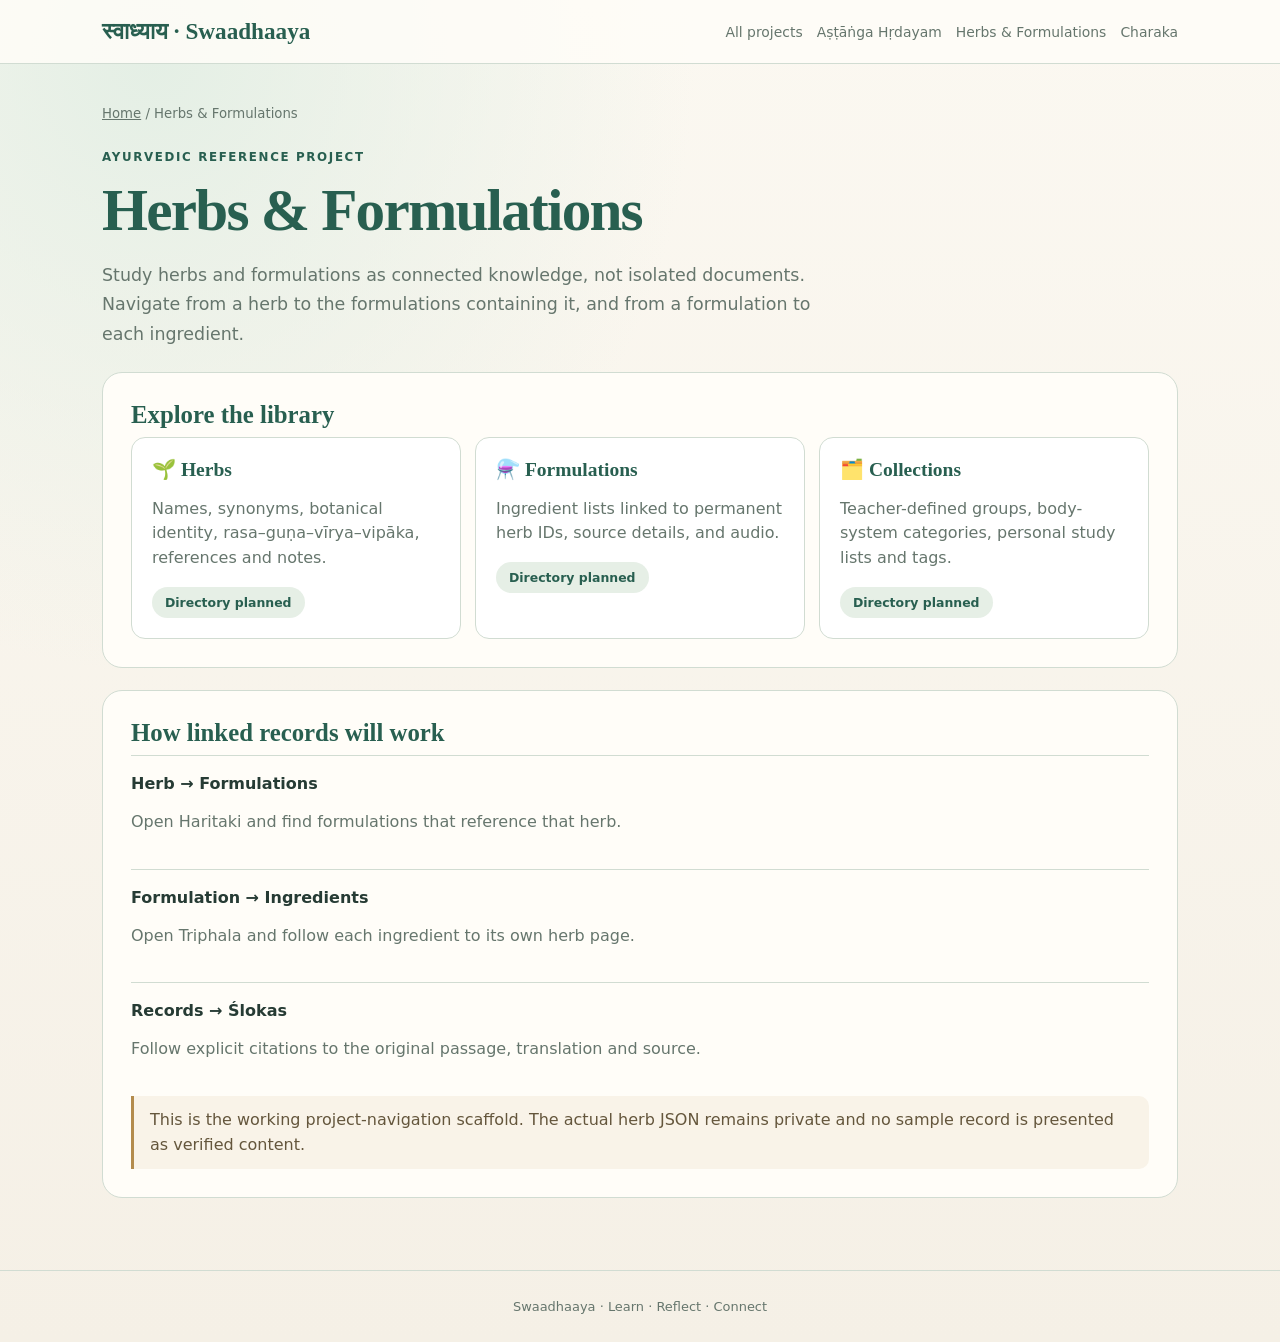
==== projects/herbs-formulations/index.html @ dc4eb023 "Add modular Swaadhaaya homepage and four public project landing pages" ====
<!doctype html><html lang="en"><head><meta charset="utf-8"><meta name="viewport" content="width=device-width,initial-scale=1"><meta name="description" content="Swaadhaaya — Ayurveda personal learning system"><title>Herbs & Formulations · Swaadhaaya</title><link rel="stylesheet" href="../../assets/site.css"></head><body><header><div class="top"><a class="brand" href="../../index.html">स्वाध्याय · Swaadhaaya</a><nav class="nav"><a href="../../index.html">All projects</a><a href="../ashtanga-hridayam/">Aṣṭāṅga Hṛdayam</a><a href="../herbs-formulations/">Herbs & Formulations</a><a href="../charaka-samhita/">Charaka</a></nav></div></header><main class="wrap"><div class="breadcrumb"><a href="../../index.html">Home</a> / Herbs & Formulations</div><span class="eyebrow">Ayurvedic Reference Project</span><h1>Herbs & Formulations</h1><p class="lead">Study herbs and formulations as connected knowledge, not isolated documents. Navigate from a herb to the formulations containing it, and from a formulation to each ingredient.</p><div class="pane"><h2>Explore the library</h2><div class="grid"><div class="tile"><h3>🌱 Herbs</h3><p>Names, synonyms, botanical identity, rasa–guṇa–vīrya–vipāka, references and notes.</p><span class="pill">Directory planned</span></div><div class="tile"><h3>⚗️ Formulations</h3><p>Ingredient lists linked to permanent herb IDs, source details, and audio.</p><span class="pill">Directory planned</span></div><div class="tile"><h3>🗂️ Collections</h3><p>Teacher-defined groups, body-system categories, personal study lists and tags.</p><span class="pill">Directory planned</span></div></div></div><div class="pane"><h2>How linked records will work</h2><div class="step"><strong>Herb → Formulations</strong><p class="muted">Open Haritaki and find formulations that reference that herb.</p></div><div class="step"><strong>Formulation → Ingredients</strong><p class="muted">Open Triphala and follow each ingredient to its own herb page.</p></div><div class="step"><strong>Records → Ślokas</strong><p class="muted">Follow explicit citations to the original passage, translation and source.</p></div><div class="notice">This is the working project-navigation scaffold. The actual herb JSON remains private and no sample record is presented as verified content.</div></div></main><footer class="footer">Swaadhaaya · Learn · Reflect · Connect</footer></body></html>
---- assets/site.css ----
:root{--paper:#f5f0e6;--white:#fffdf8;--ink:#263b34;--muted:#66766d;--green:#285f50;--sage:#e6efe6;--line:#d1dcd2;--gold:#b38b4c}*{box-sizing:border-box}html{scroll-behavior:smooth}body{margin:0;color:var(--ink);background:radial-gradient(ellipse at 12% 4%,#e4efe5 0,transparent 34%),linear-gradient(180deg,#fbf8f1,var(--paper));font-family:system-ui,-apple-system,"Segoe UI",sans-serif;min-height:100vh}a{color:inherit}header{border-bottom:1px solid var(--line);background:rgba(255,253,248,.85)}.top{max-width:1120px;margin:auto;display:flex;align-items:center;justify-content:space-between;padding:18px 22px;gap:12px}.brand{text-decoration:none;font-family:Georgia,serif;color:var(--green);font-size:1.45rem;font-weight:700}.nav{display:flex;flex-wrap:wrap;gap:14px;font-size:.87rem;color:var(--muted)}.nav a{text-decoration:none}.nav a:hover{text-decoration:underline}.wrap{max-width:1120px;margin:auto;padding:42px 22px 72px}.eyebrow{font-size:.74rem;text-transform:uppercase;letter-spacing:.14em;color:var(--green);font-weight:750}h1,h2,h3{font-family:Georgia,"Times New Roman",serif;color:var(--green)}h1{font-size:clamp(2.25rem,5vw,3.7rem);line-height:1.12;letter-spacing:-.03em;margin:12px 0}h2{font-size:1.55rem;margin:0 0 8px}h3{font-size:1.22rem;margin:0 0 8px}.lead{font-size:1.09rem;color:var(--muted);line-height:1.7;max-width:740px}.section-head{margin:45px 0 20px}.section-head p{color:var(--muted);margin:0}.cards{display:grid;grid-template-columns:repeat(2,minmax(0,1fr));gap:18px}.card{display:flex;flex-direction:column;gap:10px;padding:25px;border:1px solid var(--line);border-radius:19px;background:var(--white);box-shadow:0 12px 30px #294f3a0a;text-decoration:none;min-height:205px;transition:transform .15s,box-shadow .15s}.card:hover{transform:translateY(-3px);box-shadow:0 18px 34px #294f3a16}.card h3{margin:0}.card p{margin:0;color:var(--muted);line-height:1.55}.symbol{display:grid;place-items:center;width:47px;height:47px;background:var(--sage);border-radius:13px;font-size:1.4rem}.status{font-size:.74rem;letter-spacing:.05em;text-transform:uppercase;color:var(--muted);margin-top:auto;padding-top:12px}.pane{background:var(--white);border:1px solid var(--line);border-radius:20px;padding:28px;margin-top:22px}.grid{display:grid;grid-template-columns:repeat(3,minmax(0,1fr));gap:14px}.tile{padding:20px;border:1px solid var(--line);border-radius:14px;background:#fff}.tile p{color:var(--muted);line-height:1.55}.pill{display:inline-block;padding:8px 13px;border-radius:999px;background:var(--sage);color:var(--green);font-size:.78rem;font-weight:650}.button{display:inline-flex;padding:11px 18px;background:var(--green);color:white;border-radius:11px;text-decoration:none;margin-top:16px;font-weight:600}.muted{color:var(--muted);line-height:1.6}.breadcrumb{font-size:.83rem;color:var(--muted);margin-bottom:25px}.breadcrumb a{text-decoration:underline}.notice{border-left:3px solid var(--gold);padding:12px 16px;background:#f9f3e8;color:#64563c;line-height:1.55;border-radius:0 10px 10px 0}.step{border-top:1px solid var(--line);padding:18px 0}.footer{text-align:center;color:var(--muted);font-size:.81rem;padding:28px;border-top:1px solid var(--line)}@media(max-width:700px){.cards,.grid{grid-template-columns:1fr}.wrap{padding-top:28px}.top{align-items:flex-start;flex-direction:column}.pane{padding:20px}}
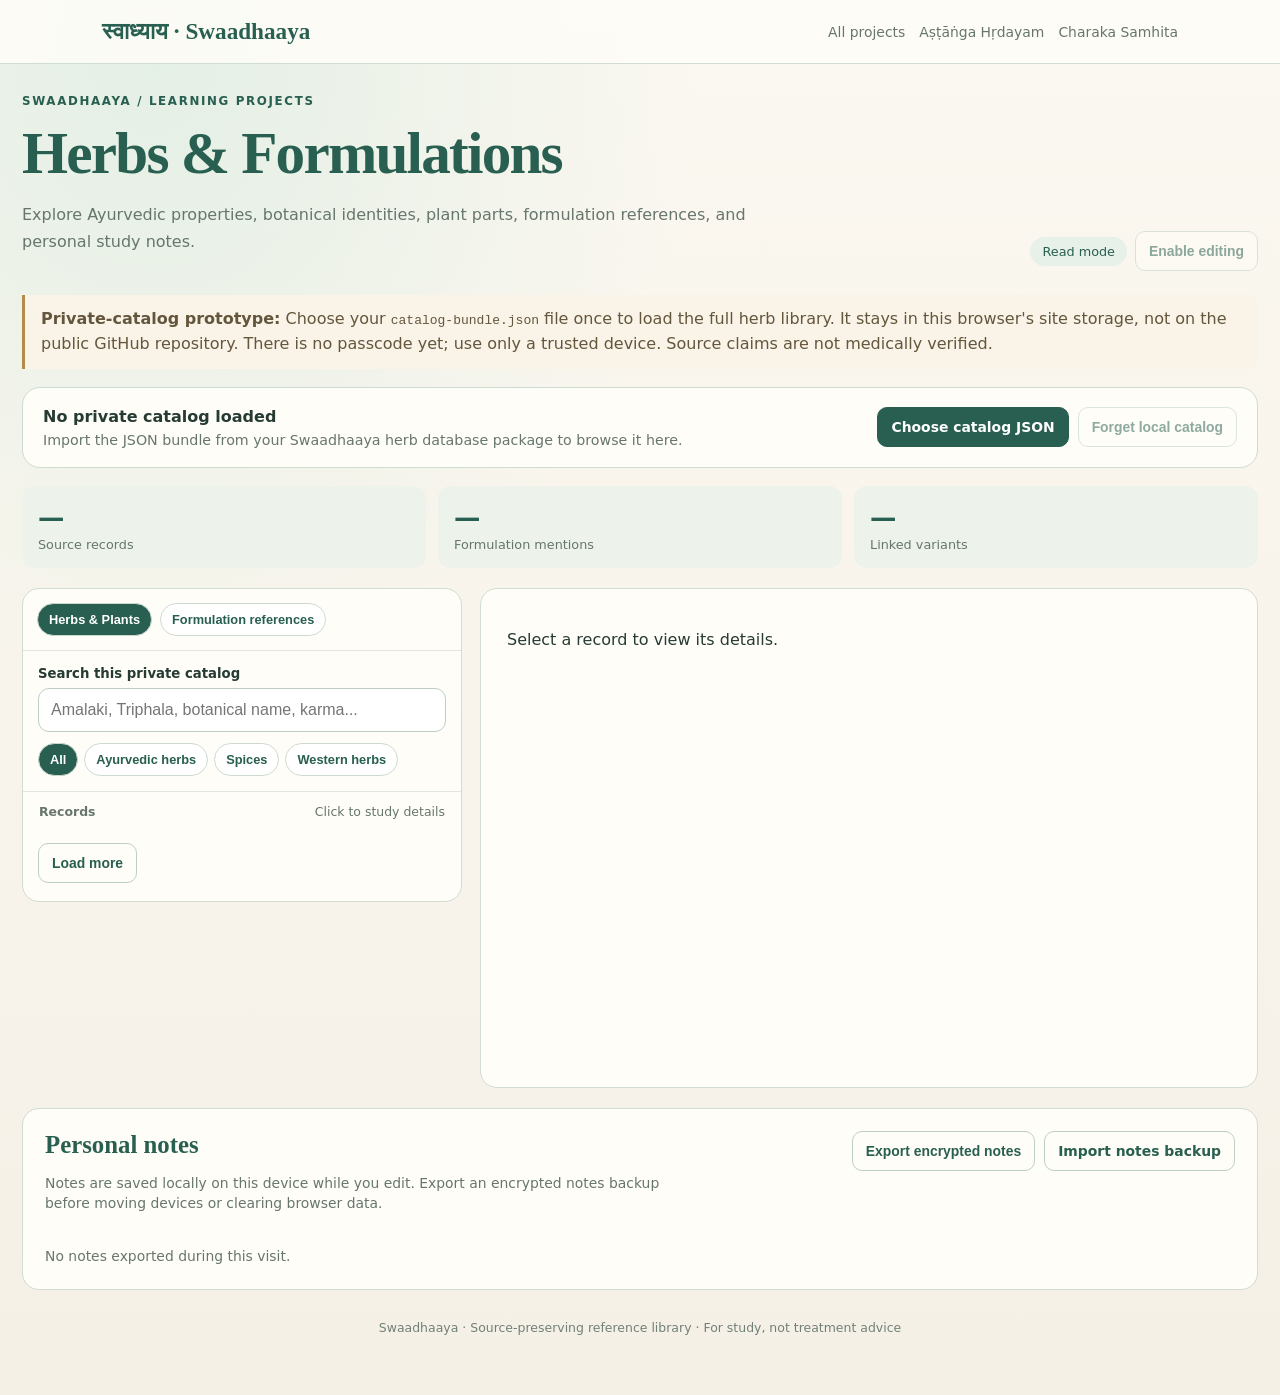
==== commit 7767cdd8: "Build source-preserving Herbs & Formulations reader with private catalog import and local notes" ====
--- a/projects/herbs-formulations/index.html
+++ b/projects/herbs-formulations/index.html
@@ -1 +1,29 @@
-<!doctype html><html lang="en"><head><meta charset="utf-8"><meta name="viewport" content="width=device-width,initial-scale=1"><meta name="description" content="Swaadhaaya — Ayurveda personal learning system"><title>Herbs & Formulations · Swaadhaaya</title><link rel="stylesheet" href="../../assets/site.css"></head><body><header><div class="top"><a class="brand" href="../../index.html">स्वाध्याय · Swaadhaaya</a><nav class="nav"><a href="../../index.html">All projects</a><a href="../ashtanga-hridayam/">Aṣṭāṅga Hṛdayam</a><a href="../herbs-formulations/">Herbs & Formulations</a><a href="../charaka-samhita/">Charaka</a></nav></div></header><main class="wrap"><div class="breadcrumb"><a href="../../index.html">Home</a> / Herbs & Formulations</div><span class="eyebrow">Ayurvedic Reference Project</span><h1>Herbs & Formulations</h1><p class="lead">Study herbs and formulations as connected knowledge, not isolated documents. Navigate from a herb to the formulations containing it, and from a formulation to each ingredient.</p><div class="pane"><h2>Explore the library</h2><div class="grid"><div class="tile"><h3>🌱 Herbs</h3><p>Names, synonyms, botanical identity, rasa–guṇa–vīrya–vipāka, references and notes.</p><span class="pill">Directory planned</span></div><div class="tile"><h3>⚗️ Formulations</h3><p>Ingredient lists linked to permanent herb IDs, source details, and audio.</p><span class="pill">Directory planned</span></div><div class="tile"><h3>🗂️ Collections</h3><p>Teacher-defined groups, body-system categories, personal study lists and tags.</p><span class="pill">Directory planned</span></div></div></div><div class="pane"><h2>How linked records will work</h2><div class="step"><strong>Herb → Formulations</strong><p class="muted">Open Haritaki and find formulations that reference that herb.</p></div><div class="step"><strong>Formulation → Ingredients</strong><p class="muted">Open Triphala and follow each ingredient to its own herb page.</p></div><div class="step"><strong>Records → Ślokas</strong><p class="muted">Follow explicit citations to the original passage, translation and source.</p></div><div class="notice">This is the working project-navigation scaffold. The actual herb JSON remains private and no sample record is presented as verified content.</div></div></main><footer class="footer">Swaadhaaya · Learn · Reflect · Connect</footer></body></html>+<!doctype html>
+<html lang="en"><head><meta charset="utf-8"><meta name="viewport" content="width=device-width,initial-scale=1">
+<meta name="description" content="Swaadhaaya — browse your personal Ayurvedic herb and formulation reference catalog">
+<title>Herbs & Formulations · Swaadhaaya</title>
+<link rel="stylesheet" href="../../assets/site.css"><link rel="stylesheet" href="herbs.css"></head>
+<body>
+<header><div class="top"><a class="brand" href="../../index.html">स्वाध्याय · Swaadhaaya</a>
+<nav class="nav"><a href="../../index.html">All projects</a><a href="../ashtanga-hridayam/">Aṣṭāṅga Hṛdayam</a><a href="../charaka-samhita/">Charaka Samhita</a></nav></div></header>
+<main class="herbs-layout">
+<div class="intro"><div><div class="eyebrow">Swaadhaaya / Learning Projects</div><h1>Herbs & Formulations</h1>
+<p>Explore Ayurvedic properties, botanical identities, plant parts, formulation references, and personal study notes.</p></div>
+<div class="toolbar"><span class="mode-badge" id="modeLabel">Read mode</span><button class="action alt" id="modeButton" type="button" disabled>Enable editing</button></div></div>
+<div class="notice info-note"><strong>Private-catalog prototype:</strong> Choose your <code>catalog-bundle.json</code> file once to load the full herb library. It stays in this browser's site storage, not on the public GitHub repository. There is no passcode yet; use only a trusted device. Source claims are not medically verified.</div>
+<section class="catalog-import"><div><strong id="catalogStatus">No private catalog loaded</strong><p id="catalogSub">Import the JSON bundle from your Swaadhaaya herb database package to browse it here.</p></div><div class="import-actions"><label class="action import-label" for="catalogFile">Choose catalog JSON</label><input type="file" id="catalogFile" accept=".json,application/json" hidden><button id="forgetCatalog" class="action alt" type="button" disabled>Forget local catalog</button></div></section>
+<div class="stats" id="stats" hidden><div><strong id="countAll">—</strong><span>Source records</span></div><div><strong id="countFormula">—</strong><span>Formulation mentions</span></div><div><strong id="countVariants">—</strong><span>Linked variants</span></div></div>
+<section id="browser" class="workspace" hidden>
+<div class="browser-left">
+<div class="tabs" role="tablist" aria-label="Browse collections"><button type="button" class="selected" data-tab="herbs">Herbs & Plants</button><button type="button" data-tab="formulations">Formulation references</button></div>
+<div class="filter-box"><label for="searchTerm">Search this private catalog</label><input id="searchTerm" type="search" placeholder="Amalaki, Triphala, botanical name, karma..." autocomplete="off">
+<div id="kindFilters" class="kind-filters"><button class="selected" type="button" data-kind="all">All</button><button type="button" data-kind="ayurvedic_herb">Ayurvedic herbs</button><button type="button" data-kind="spice">Spices</button><button type="button" data-kind="western">Western herbs</button></div></div>
+<div class="result-label"><strong id="resultCount">Records</strong><span>Click to study details</span></div>
+<div id="itemList" class="item-list"></div><button id="moreButton" class="action alt more" type="button" hidden>Load more</button>
+</div><div class="browser-right"><div id="detailPanel" class="detail-panel"><p>Select a record to view its details.</p></div></div>
+</section>
+<section class="backup-panel"><div><h2>Personal notes</h2><p>Notes are saved locally on this device while you edit. Export an encrypted notes backup before moving devices or clearing browser data.</p></div>
+<div class="backup-actions"><button id="exportNotes" type="button" class="action alt">Export encrypted notes</button><label class="action alt import-label" for="importNotes">Import notes backup</label><input type="file" id="importNotes" accept=".json,application/json" hidden></div>
+<p class="backup-status" id="backupStatus" aria-live="polite">No notes exported during this visit.</p></section>
+<footer class="page-footer">Swaadhaaya · Source-preserving reference library · For study, not treatment advice</footer>
+</main><script src="herbs.js" defer></script></body></html>
--- a/projects/herbs-formulations/herbs.css
+++ b/projects/herbs-formulations/herbs.css
@@ -0,0 +1 @@
+.herbs-layout{max-width:1350px;padding:30px 22px 60px;margin:auto}.intro{display:flex;align-items:end;justify-content:space-between;gap:20px}.intro h1{margin:12px 0}.intro p{max-width:760px;color:#66766d;line-height:1.65}.toolbar{display:flex;align-items:center;gap:8px}.mode-badge{font-size:.8rem;color:#285f50;background:#e7f0e9;border-radius:40px;padding:7px 12px;white-space:nowrap}.action{display:inline-flex;align-items:center;justify-content:center;background:#285f50;color:white;border:1px solid #285f50;border-radius:10px;font-size:.87rem;font-weight:650;padding:11px 13px;cursor:pointer;text-decoration:none;white-space:nowrap}.action.alt{background:#fffdf8;color:#285f50;border-color:#bed0c4}.action:disabled{opacity:.52;cursor:not-allowed}.action:focus-visible,button:focus-visible,input:focus-visible,textarea:focus-visible{outline:3px solid #b78b49;outline-offset:3px}.info-note{margin:24px 0 18px}.catalog-import{border:1px solid #cedbd0;border-radius:18px;background:#fffdf8;display:flex;justify-content:space-between;align-items:center;padding:19px 20px;gap:18px}.catalog-import p{color:#66766d;font-size:.89rem;margin:6px 0 0}.import-actions,.backup-actions{display:flex;gap:9px;flex-wrap:wrap}.stats{display:grid;grid-template-columns:repeat(3,minmax(0,1fr));gap:12px;margin-top:18px}.stats>div{background:#edf2ea;padding:16px;border-radius:13px;display:flex;gap:4px;flex-direction:column}.stats strong{font-size:1.65rem;color:#285f50}.stats span{font-size:.8rem;color:#66766d}.workspace{display:grid;grid-template-columns:minmax(330px,440px) minmax(0,1fr);gap:18px;margin-top:20px;align-items:start}.browser-left,.browser-right{border:1px solid #d1dcd2;border-radius:17px;background:#fffdf8;min-width:0;overflow:hidden}.browser-right{min-height:500px}.tabs{display:flex;gap:8px;padding:14px;border-bottom:1px solid #e1e7df}.tabs button,.kind-filters button,.tiny-link{border:1px solid #cdd9cf;background:white;color:#285f50;border-radius:999px;padding:8px 11px;cursor:pointer;font-size:.8rem;font-weight:600}.tabs button.selected,.kind-filters button.selected{background:#285f50;color:white}.filter-box{padding:15px;border-bottom:1px solid #e1e7df}.filter-box label{font-size:.83rem;font-weight:650;display:block;margin-bottom:7px}.filter-box input{width:100%;padding:12px;border:1px solid #bfcec3;border-radius:11px;font-size:1rem}.kind-filters{display:flex;gap:6px;flex-wrap:wrap;margin-top:11px}.result-label{display:flex;justify-content:space-between;gap:7px;padding:12px 16px;color:#66766d;font-size:.78rem}.item-list{max-height:660px;overflow-y:auto}.item{display:block;text-align:left;width:100%;padding:13px 16px;border:0;border-top:1px solid #e9eee7;background:transparent;cursor:pointer}.item:hover,.item.active{background:#edf4ee}.item strong{display:block;font-size:.97rem;color:#285f50}.item small{display:block;margin-top:4px;line-height:1.5;color:#68766e}.item .tag{display:inline-block;margin-top:7px;font-size:.69rem;background:#e8ede7;border-radius:20px;padding:4px 8px;color:#52665a}.more{margin:12px 15px 18px}.detail-panel{padding:25px 26px}.detail-head{display:flex;justify-content:space-between;align-items:flex-start;gap:14px}.detail-head h2{font-size:2rem;margin:5px 0}.detail-sub{color:#66766d;margin:6px 0 0;line-height:1.5}.detail-kind{font-size:.75rem;background:#e7f0e8;color:#285f50;padding:7px 10px;border-radius:99px}.detail-section{padding:21px 0;border-top:1px solid #e0e8df}.detail-section h3{font-size:1.21rem;margin-bottom:10px}.detail-section p{line-height:1.65;color:#344c41;margin:7px 0}.chips{display:flex;gap:7px;flex-wrap:wrap}.chip{display:inline-flex;background:#edf3eb;border-radius:999px;padding:6px 10px;color:#295d4a;font-size:.81rem}.property-grid{display:grid;grid-template-columns:repeat(4,minmax(0,1fr));gap:9px;margin:15px 0}.property{border-radius:12px;background:#f2f5ef;padding:13px}.property b{display:block;color:#285f50;font-size:.8rem;margin-bottom:7px}.property span{font-size:.85rem;line-height:1.45;white-space:pre-wrap}.form-links{display:flex;flex-wrap:wrap;gap:7px}.form-links button,.form-links a{border:1px solid #c4d5c8;border-radius:11px;padding:8px 11px;background:#fff;color:#285f50;cursor:pointer;text-align:left;font-size:.85rem;text-decoration:none}.source-field{white-space:pre-line;overflow-wrap:anywhere}.image-placeholder{background:#f0f4ed;border:1px dashed #aec4b5;border-radius:13px;display:flex;gap:10px;align-items:center;padding:18px;color:#64766b;font-size:.87rem}.media-boxes{display:grid;grid-template-columns:1fr 1fr;gap:10px}.detail-panel textarea{width:100%;min-height:125px;border:1px solid #bdccc1;border-radius:12px;padding:12px;font:inherit;resize:vertical;line-height:1.55}.detail-panel textarea:disabled{background:#f5f5f0;color:#66766d}.fineprint{color:#728076;font-size:.76rem;line-height:1.5}.backup-panel{display:flex;justify-content:space-between;align-items:flex-start;gap:18px;border:1px solid #d1dcd2;background:#fffdf8;border-radius:17px;margin-top:20px;padding:22px;flex-wrap:wrap}.backup-panel h2{margin:0}.backup-panel p{font-size:.87rem;color:#66766d;line-height:1.5;max-width:620px}.backup-status{width:100%;margin:0}.page-footer{text-align:center;color:#718077;font-size:.78rem;margin-top:30px}.empty{padding:25px;color:#69766c;line-height:1.6}.external-link{display:inline-block;color:#285f50;margin:5px 10px 5px 0;font-size:.88rem}@media(max-width:950px){.workspace{grid-template-columns:minmax(0,1fr)}.item-list{max-height:320px}.property-grid{grid-template-columns:repeat(2,minmax(0,1fr))}}@media(max-width:600px){.intro,.catalog-import{flex-direction:column;align-items:stretch}.intro h1{font-size:2.35rem}.herbs-layout{padding:22px 14px 50px}.stats{grid-template-columns:repeat(3,minmax(0,1fr))}.stats>div{padding:11px}.stats strong{font-size:1.25rem}.stats span{font-size:.7rem}.detail-panel{padding:18px}.media-boxes{grid-template-columns:1fr}.toolbar{justify-content:space-between}.tabs{flex-wrap:wrap}}
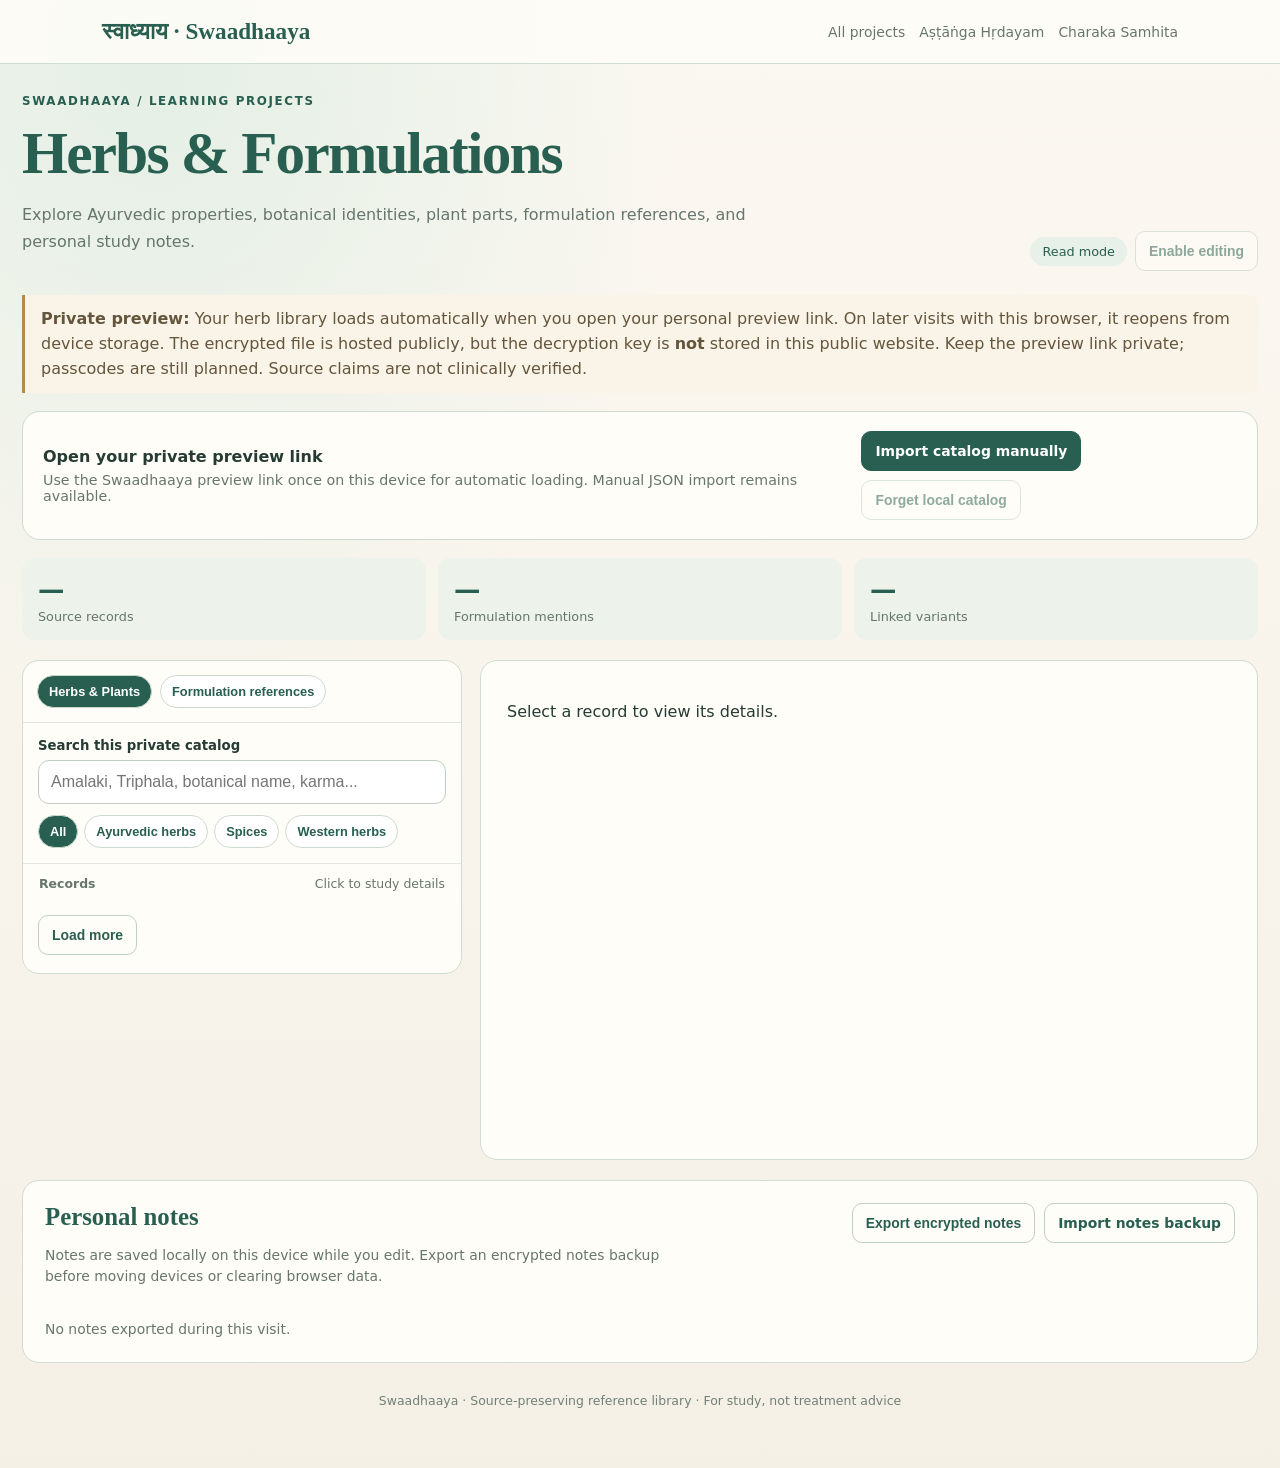
==== commit cac476f7: "Auto-load complete encrypted herb catalog through private preview link" ====
--- a/projects/herbs-formulations/index.html
+++ b/projects/herbs-formulations/index.html
@@ -10,8 +10,8 @@
 <div class="intro"><div><div class="eyebrow">Swaadhaaya / Learning Projects</div><h1>Herbs & Formulations</h1>
 <p>Explore Ayurvedic properties, botanical identities, plant parts, formulation references, and personal study notes.</p></div>
 <div class="toolbar"><span class="mode-badge" id="modeLabel">Read mode</span><button class="action alt" id="modeButton" type="button" disabled>Enable editing</button></div></div>
-<div class="notice info-note"><strong>Private-catalog prototype:</strong> Choose your <code>catalog-bundle.json</code> file once to load the full herb library. It stays in this browser's site storage, not on the public GitHub repository. There is no passcode yet; use only a trusted device. Source claims are not medically verified.</div>
-<section class="catalog-import"><div><strong id="catalogStatus">No private catalog loaded</strong><p id="catalogSub">Import the JSON bundle from your Swaadhaaya herb database package to browse it here.</p></div><div class="import-actions"><label class="action import-label" for="catalogFile">Choose catalog JSON</label><input type="file" id="catalogFile" accept=".json,application/json" hidden><button id="forgetCatalog" class="action alt" type="button" disabled>Forget local catalog</button></div></section>
+<div class="notice info-note"><strong>Private preview:</strong> Your herb library loads automatically when you open your personal preview link. On later visits with this browser, it reopens from device storage. The encrypted file is hosted publicly, but the decryption key is <strong>not</strong> stored in this public website. Keep the preview link private; passcodes are still planned. Source claims are not clinically verified.</div>
+<section class="catalog-import"><div><strong id="catalogStatus">Loading herb catalog…</strong><p id="catalogSub">Your private preview link unlocks and loads all 510 herb records. File import remains a fallback.</p></div><div class="import-actions"><label class="action import-label" for="catalogFile">Import catalog manually</label><input type="file" id="catalogFile" accept=".json,application/json" hidden><button id="forgetCatalog" class="action alt" type="button" disabled>Forget local catalog</button></div></section>
 <div class="stats" id="stats" hidden><div><strong id="countAll">—</strong><span>Source records</span></div><div><strong id="countFormula">—</strong><span>Formulation mentions</span></div><div><strong id="countVariants">—</strong><span>Linked variants</span></div></div>
 <section id="browser" class="workspace" hidden>
 <div class="browser-left">
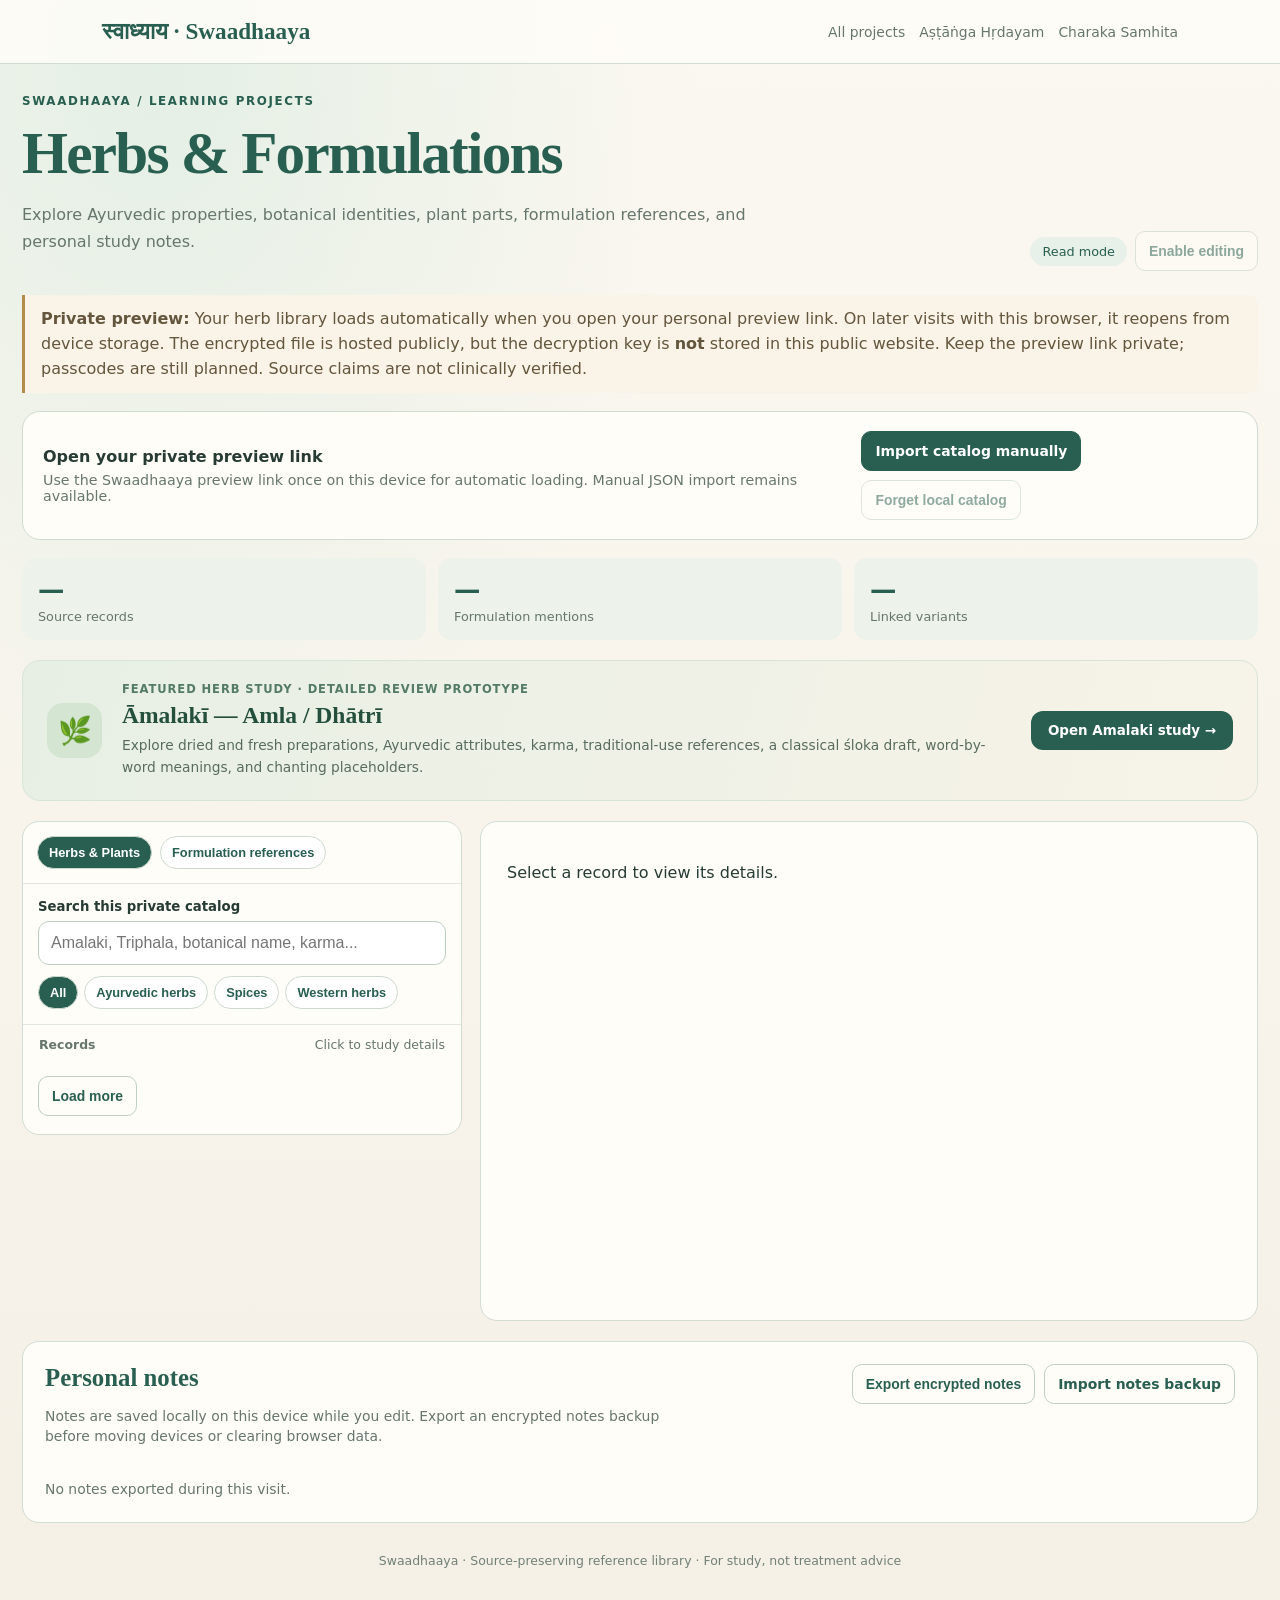
==== commit dfd0c90e: "Ship detailed Amalaki study page and encrypted enriched herb catalog v0.2" ====
--- a/projects/herbs-formulations/index.html
+++ b/projects/herbs-formulations/index.html
@@ -13,6 +13,7 @@
 <div class="notice info-note"><strong>Private preview:</strong> Your herb library loads automatically when you open your personal preview link. On later visits with this browser, it reopens from device storage. The encrypted file is hosted publicly, but the decryption key is <strong>not</strong> stored in this public website. Keep the preview link private; passcodes are still planned. Source claims are not clinically verified.</div>
 <section class="catalog-import"><div><strong id="catalogStatus">Loading herb catalog…</strong><p id="catalogSub">Your private preview link unlocks and loads all 510 herb records. File import remains a fallback.</p></div><div class="import-actions"><label class="action import-label" for="catalogFile">Import catalog manually</label><input type="file" id="catalogFile" accept=".json,application/json" hidden><button id="forgetCatalog" class="action alt" type="button" disabled>Forget local catalog</button></div></section>
 <div class="stats" id="stats" hidden><div><strong id="countAll">—</strong><span>Source records</span></div><div><strong id="countFormula">—</strong><span>Formulation mentions</span></div><div><strong id="countVariants">—</strong><span>Linked variants</span></div></div>
+<section class="amalaki-featured"><div class="spotlight-symbol" aria-hidden="true">🌿</div><div><div class="spotlight-label">Featured herb study · Detailed review prototype</div><h2>Āmalakī — Amla / Dhātrī</h2><p>Explore dried and fresh preparations, Ayurvedic attributes, karma, traditional-use references, a classical śloka draft, word-by-word meanings, and chanting placeholders.</p></div><a id="amalakiOpen" href="amalaki.html" class="spotlight-link">Open Amalaki study →</a></section>
 <section id="browser" class="workspace" hidden>
 <div class="browser-left">
 <div class="tabs" role="tablist" aria-label="Browse collections"><button type="button" class="selected" data-tab="herbs">Herbs & Plants</button><button type="button" data-tab="formulations">Formulation references</button></div>
--- a/projects/herbs-formulations/herbs.css
+++ b/projects/herbs-formulations/herbs.css
@@ -1 +1,10 @@
-.herbs-layout{max-width:1350px;padding:30px 22px 60px;margin:auto}.intro{display:flex;align-items:end;justify-content:space-between;gap:20px}.intro h1{margin:12px 0}.intro p{max-width:760px;color:#66766d;line-height:1.65}.toolbar{display:flex;align-items:center;gap:8px}.mode-badge{font-size:.8rem;color:#285f50;background:#e7f0e9;border-radius:40px;padding:7px 12px;white-space:nowrap}.action{display:inline-flex;align-items:center;justify-content:center;background:#285f50;color:white;border:1px solid #285f50;border-radius:10px;font-size:.87rem;font-weight:650;padding:11px 13px;cursor:pointer;text-decoration:none;white-space:nowrap}.action.alt{background:#fffdf8;color:#285f50;border-color:#bed0c4}.action:disabled{opacity:.52;cursor:not-allowed}.action:focus-visible,button:focus-visible,input:focus-visible,textarea:focus-visible{outline:3px solid #b78b49;outline-offset:3px}.info-note{margin:24px 0 18px}.catalog-import{border:1px solid #cedbd0;border-radius:18px;background:#fffdf8;display:flex;justify-content:space-between;align-items:center;padding:19px 20px;gap:18px}.catalog-import p{color:#66766d;font-size:.89rem;margin:6px 0 0}.import-actions,.backup-actions{display:flex;gap:9px;flex-wrap:wrap}.stats{display:grid;grid-template-columns:repeat(3,minmax(0,1fr));gap:12px;margin-top:18px}.stats>div{background:#edf2ea;padding:16px;border-radius:13px;display:flex;gap:4px;flex-direction:column}.stats strong{font-size:1.65rem;color:#285f50}.stats span{font-size:.8rem;color:#66766d}.workspace{display:grid;grid-template-columns:minmax(330px,440px) minmax(0,1fr);gap:18px;margin-top:20px;align-items:start}.browser-left,.browser-right{border:1px solid #d1dcd2;border-radius:17px;background:#fffdf8;min-width:0;overflow:hidden}.browser-right{min-height:500px}.tabs{display:flex;gap:8px;padding:14px;border-bottom:1px solid #e1e7df}.tabs button,.kind-filters button,.tiny-link{border:1px solid #cdd9cf;background:white;color:#285f50;border-radius:999px;padding:8px 11px;cursor:pointer;font-size:.8rem;font-weight:600}.tabs button.selected,.kind-filters button.selected{background:#285f50;color:white}.filter-box{padding:15px;border-bottom:1px solid #e1e7df}.filter-box label{font-size:.83rem;font-weight:650;display:block;margin-bottom:7px}.filter-box input{width:100%;padding:12px;border:1px solid #bfcec3;border-radius:11px;font-size:1rem}.kind-filters{display:flex;gap:6px;flex-wrap:wrap;margin-top:11px}.result-label{display:flex;justify-content:space-between;gap:7px;padding:12px 16px;color:#66766d;font-size:.78rem}.item-list{max-height:660px;overflow-y:auto}.item{display:block;text-align:left;width:100%;padding:13px 16px;border:0;border-top:1px solid #e9eee7;background:transparent;cursor:pointer}.item:hover,.item.active{background:#edf4ee}.item strong{display:block;font-size:.97rem;color:#285f50}.item small{display:block;margin-top:4px;line-height:1.5;color:#68766e}.item .tag{display:inline-block;margin-top:7px;font-size:.69rem;background:#e8ede7;border-radius:20px;padding:4px 8px;color:#52665a}.more{margin:12px 15px 18px}.detail-panel{padding:25px 26px}.detail-head{display:flex;justify-content:space-between;align-items:flex-start;gap:14px}.detail-head h2{font-size:2rem;margin:5px 0}.detail-sub{color:#66766d;margin:6px 0 0;line-height:1.5}.detail-kind{font-size:.75rem;background:#e7f0e8;color:#285f50;padding:7px 10px;border-radius:99px}.detail-section{padding:21px 0;border-top:1px solid #e0e8df}.detail-section h3{font-size:1.21rem;margin-bottom:10px}.detail-section p{line-height:1.65;color:#344c41;margin:7px 0}.chips{display:flex;gap:7px;flex-wrap:wrap}.chip{display:inline-flex;background:#edf3eb;border-radius:999px;padding:6px 10px;color:#295d4a;font-size:.81rem}.property-grid{display:grid;grid-template-columns:repeat(4,minmax(0,1fr));gap:9px;margin:15px 0}.property{border-radius:12px;background:#f2f5ef;padding:13px}.property b{display:block;color:#285f50;font-size:.8rem;margin-bottom:7px}.property span{font-size:.85rem;line-height:1.45;white-space:pre-wrap}.form-links{display:flex;flex-wrap:wrap;gap:7px}.form-links button,.form-links a{border:1px solid #c4d5c8;border-radius:11px;padding:8px 11px;background:#fff;color:#285f50;cursor:pointer;text-align:left;font-size:.85rem;text-decoration:none}.source-field{white-space:pre-line;overflow-wrap:anywhere}.image-placeholder{background:#f0f4ed;border:1px dashed #aec4b5;border-radius:13px;display:flex;gap:10px;align-items:center;padding:18px;color:#64766b;font-size:.87rem}.media-boxes{display:grid;grid-template-columns:1fr 1fr;gap:10px}.detail-panel textarea{width:100%;min-height:125px;border:1px solid #bdccc1;border-radius:12px;padding:12px;font:inherit;resize:vertical;line-height:1.55}.detail-panel textarea:disabled{background:#f5f5f0;color:#66766d}.fineprint{color:#728076;font-size:.76rem;line-height:1.5}.backup-panel{display:flex;justify-content:space-between;align-items:flex-start;gap:18px;border:1px solid #d1dcd2;background:#fffdf8;border-radius:17px;margin-top:20px;padding:22px;flex-wrap:wrap}.backup-panel h2{margin:0}.backup-panel p{font-size:.87rem;color:#66766d;line-height:1.5;max-width:620px}.backup-status{width:100%;margin:0}.page-footer{text-align:center;color:#718077;font-size:.78rem;margin-top:30px}.empty{padding:25px;color:#69766c;line-height:1.6}.external-link{display:inline-block;color:#285f50;margin:5px 10px 5px 0;font-size:.88rem}@media(max-width:950px){.workspace{grid-template-columns:minmax(0,1fr)}.item-list{max-height:320px}.property-grid{grid-template-columns:repeat(2,minmax(0,1fr))}}@media(max-width:600px){.intro,.catalog-import{flex-direction:column;align-items:stretch}.intro h1{font-size:2.35rem}.herbs-layout{padding:22px 14px 50px}.stats{grid-template-columns:repeat(3,minmax(0,1fr))}.stats>div{padding:11px}.stats strong{font-size:1.25rem}.stats span{font-size:.7rem}.detail-panel{padding:18px}.media-boxes{grid-template-columns:1fr}.toolbar{justify-content:space-between}.tabs{flex-wrap:wrap}}+.herbs-layout{max-width:1350px;padding:30px 22px 60px;margin:auto}.intro{display:flex;align-items:end;justify-content:space-between;gap:20px}.intro h1{margin:12px 0}.intro p{max-width:760px;color:#66766d;line-height:1.65}.toolbar{display:flex;align-items:center;gap:8px}.mode-badge{font-size:.8rem;color:#285f50;background:#e7f0e9;border-radius:40px;padding:7px 12px;white-space:nowrap}.action{display:inline-flex;align-items:center;justify-content:center;background:#285f50;color:white;border:1px solid #285f50;border-radius:10px;font-size:.87rem;font-weight:650;padding:11px 13px;cursor:pointer;text-decoration:none;white-space:nowrap}.action.alt{background:#fffdf8;color:#285f50;border-color:#bed0c4}.action:disabled{opacity:.52;cursor:not-allowed}.action:focus-visible,button:focus-visible,input:focus-visible,textarea:focus-visible{outline:3px solid #b78b49;outline-offset:3px}.info-note{margin:24px 0 18px}.catalog-import{border:1px solid #cedbd0;border-radius:18px;background:#fffdf8;display:flex;justify-content:space-between;align-items:center;padding:19px 20px;gap:18px}.catalog-import p{color:#66766d;font-size:.89rem;margin:6px 0 0}.import-actions,.backup-actions{display:flex;gap:9px;flex-wrap:wrap}.stats{display:grid;grid-template-columns:repeat(3,minmax(0,1fr));gap:12px;margin-top:18px}.stats>div{background:#edf2ea;padding:16px;border-radius:13px;display:flex;gap:4px;flex-direction:column}.stats strong{font-size:1.65rem;color:#285f50}.stats span{font-size:.8rem;color:#66766d}.workspace{display:grid;grid-template-columns:minmax(330px,440px) minmax(0,1fr);gap:18px;margin-top:20px;align-items:start}.browser-left,.browser-right{border:1px solid #d1dcd2;border-radius:17px;background:#fffdf8;min-width:0;overflow:hidden}.browser-right{min-height:500px}.tabs{display:flex;gap:8px;padding:14px;border-bottom:1px solid #e1e7df}.tabs button,.kind-filters button,.tiny-link{border:1px solid #cdd9cf;background:white;color:#285f50;border-radius:999px;padding:8px 11px;cursor:pointer;font-size:.8rem;font-weight:600}.tabs button.selected,.kind-filters button.selected{background:#285f50;color:white}.filter-box{padding:15px;border-bottom:1px solid #e1e7df}.filter-box label{font-size:.83rem;font-weight:650;display:block;margin-bottom:7px}.filter-box input{width:100%;padding:12px;border:1px solid #bfcec3;border-radius:11px;font-size:1rem}.kind-filters{display:flex;gap:6px;flex-wrap:wrap;margin-top:11px}.result-label{display:flex;justify-content:space-between;gap:7px;padding:12px 16px;color:#66766d;font-size:.78rem}.item-list{max-height:660px;overflow-y:auto}.item{display:block;text-align:left;width:100%;padding:13px 16px;border:0;border-top:1px solid #e9eee7;background:transparent;cursor:pointer}.item:hover,.item.active{background:#edf4ee}.item strong{display:block;font-size:.97rem;color:#285f50}.item small{display:block;margin-top:4px;line-height:1.5;color:#68766e}.item .tag{display:inline-block;margin-top:7px;font-size:.69rem;background:#e8ede7;border-radius:20px;padding:4px 8px;color:#52665a}.more{margin:12px 15px 18px}.detail-panel{padding:25px 26px}.detail-head{display:flex;justify-content:space-between;align-items:flex-start;gap:14px}.detail-head h2{font-size:2rem;margin:5px 0}.detail-sub{color:#66766d;margin:6px 0 0;line-height:1.5}.detail-kind{font-size:.75rem;background:#e7f0e8;color:#285f50;padding:7px 10px;border-radius:99px}.detail-section{padding:21px 0;border-top:1px solid #e0e8df}.detail-section h3{font-size:1.21rem;margin-bottom:10px}.detail-section p{line-height:1.65;color:#344c41;margin:7px 0}.chips{display:flex;gap:7px;flex-wrap:wrap}.chip{display:inline-flex;background:#edf3eb;border-radius:999px;padding:6px 10px;color:#295d4a;font-size:.81rem}.property-grid{display:grid;grid-template-columns:repeat(4,minmax(0,1fr));gap:9px;margin:15px 0}.property{border-radius:12px;background:#f2f5ef;padding:13px}.property b{display:block;color:#285f50;font-size:.8rem;margin-bottom:7px}.property span{font-size:.85rem;line-height:1.45;white-space:pre-wrap}.form-links{display:flex;flex-wrap:wrap;gap:7px}.form-links button,.form-links a{border:1px solid #c4d5c8;border-radius:11px;padding:8px 11px;background:#fff;color:#285f50;cursor:pointer;text-align:left;font-size:.85rem;text-decoration:none}.source-field{white-space:pre-line;overflow-wrap:anywhere}.image-placeholder{background:#f0f4ed;border:1px dashed #aec4b5;border-radius:13px;display:flex;gap:10px;align-items:center;padding:18px;color:#64766b;font-size:.87rem}.media-boxes{display:grid;grid-template-columns:1fr 1fr;gap:10px}.detail-panel textarea{width:100%;min-height:125px;border:1px solid #bdccc1;border-radius:12px;padding:12px;font:inherit;resize:vertical;line-height:1.55}.detail-panel textarea:disabled{background:#f5f5f0;color:#66766d}.fineprint{color:#728076;font-size:.76rem;line-height:1.5}.backup-panel{display:flex;justify-content:space-between;align-items:flex-start;gap:18px;border:1px solid #d1dcd2;background:#fffdf8;border-radius:17px;margin-top:20px;padding:22px;flex-wrap:wrap}.backup-panel h2{margin:0}.backup-panel p{font-size:.87rem;color:#66766d;line-height:1.5;max-width:620px}.backup-status{width:100%;margin:0}.page-footer{text-align:center;color:#718077;font-size:.78rem;margin-top:30px}.empty{padding:25px;color:#69766c;line-height:1.6}.external-link{display:inline-block;color:#285f50;margin:5px 10px 5px 0;font-size:.88rem}@media(max-width:950px){.workspace{grid-template-columns:minmax(0,1fr)}.item-list{max-height:320px}.property-grid{grid-template-columns:repeat(2,minmax(0,1fr))}}@media(max-width:600px){.intro,.catalog-import{flex-direction:column;align-items:stretch}.intro h1{font-size:2.35rem}.herbs-layout{padding:22px 14px 50px}.stats{grid-template-columns:repeat(3,minmax(0,1fr))}.stats>div{padding:11px}.stats strong{font-size:1.25rem}.stats span{font-size:.7rem}.detail-panel{padding:18px}.media-boxes{grid-template-columns:1fr}.toolbar{justify-content:space-between}.tabs{flex-wrap:wrap}}
+.amalaki-featured{display:flex;align-items:center;gap:20px;margin:20px 0 0;background:linear-gradient(105deg,#e7efe4,#f7f3e8);border:1px solid #d7e5d5;border-radius:18px;padding:21px 24px;flex-wrap:wrap}
+.spotlight-symbol{width:55px;height:55px;display:grid;place-items:center;background:#d4e5d2;font-size:1.7rem;border-radius:16px;flex-shrink:0}
+.amalaki-featured>div:nth-child(2){flex:1;min-width:250px}
+.spotlight-label{font-size:.72rem;letter-spacing:.08em;text-transform:uppercase;color:#537b65;font-weight:780}
+.amalaki-featured h2{font-size:1.47rem;margin:6px 0;color:#244f3c}
+.amalaki-featured p{font-size:.86rem;color:#586c5e;line-height:1.57;margin:0}
+.spotlight-link{display:inline-flex;padding:12px 17px;background:#285f50;border-radius:12px;color:white;text-decoration:none;font-weight:700;font-size:.84rem}
+.spotlight-link:hover{background:#1f493d}
+@media(max-width:650px){.amalaki-featured{align-items:flex-start;padding:18px}.spotlight-link{width:100%;justify-content:center}}
